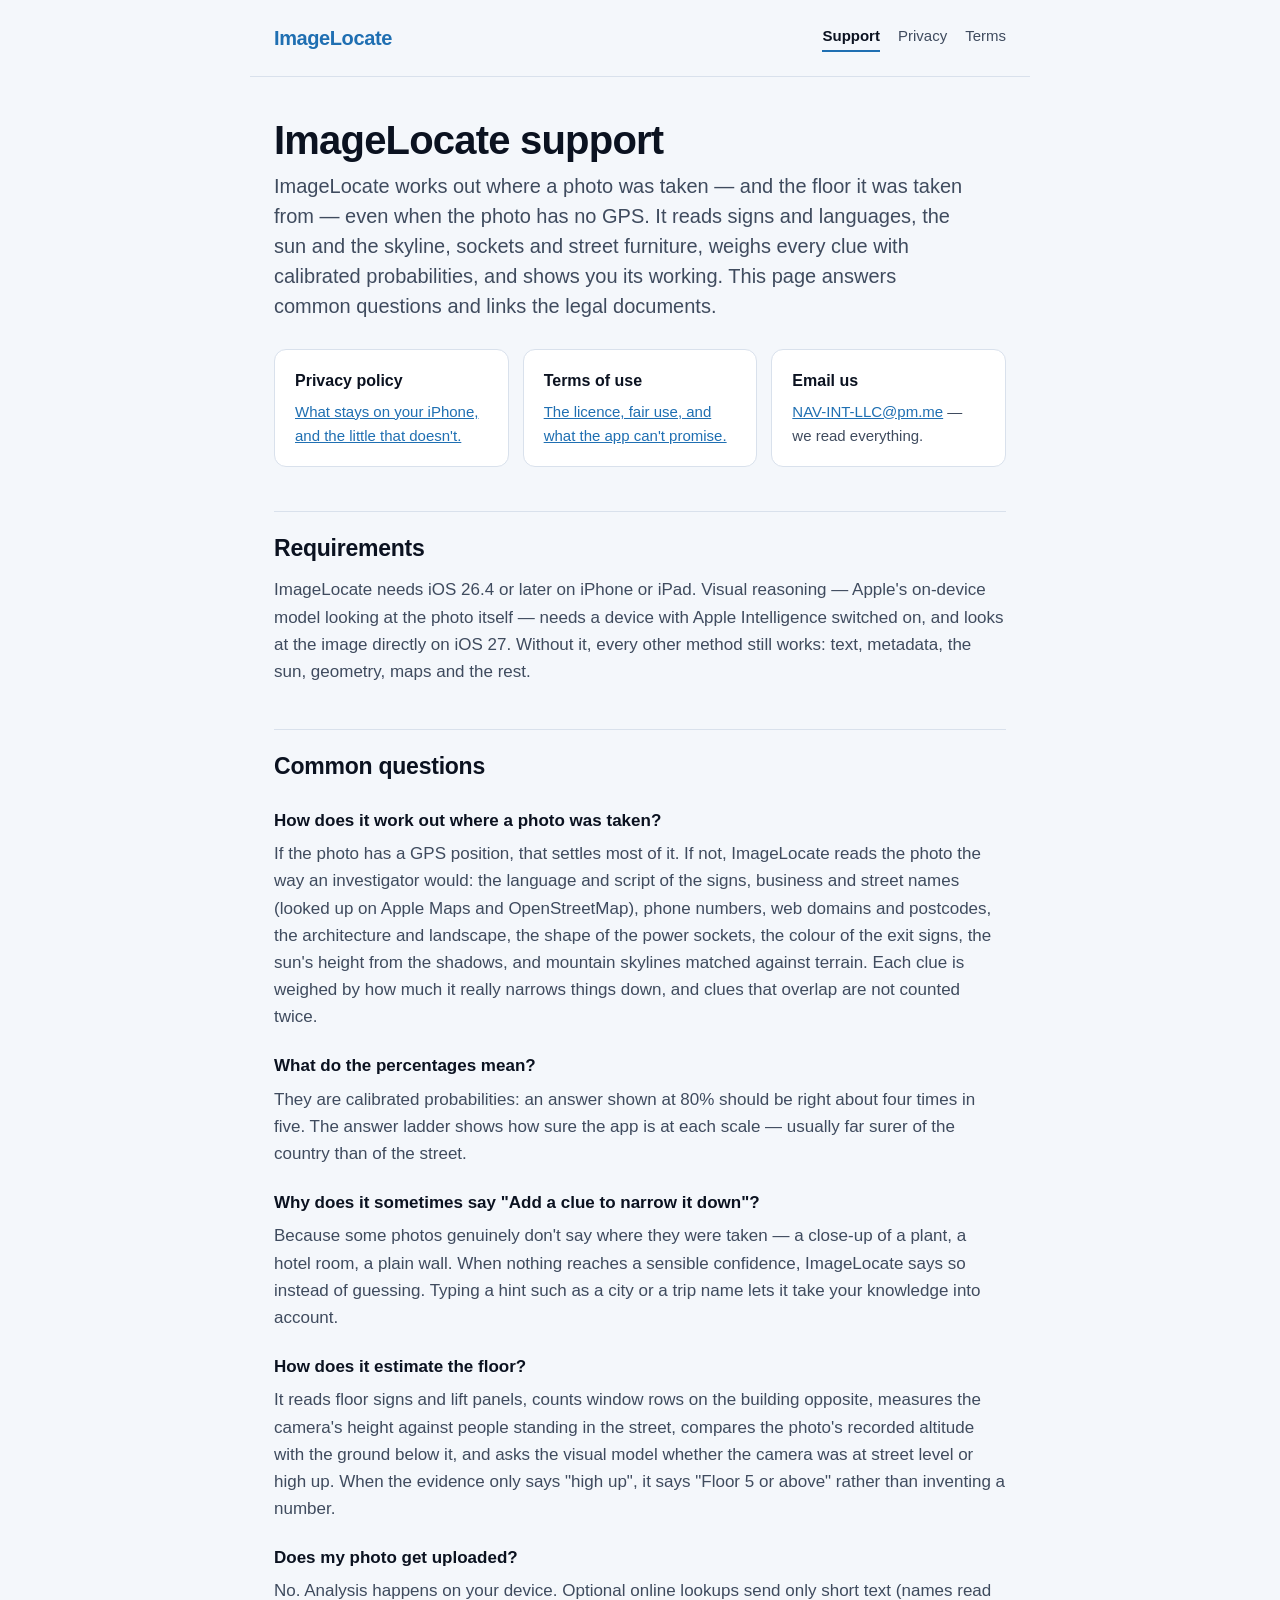
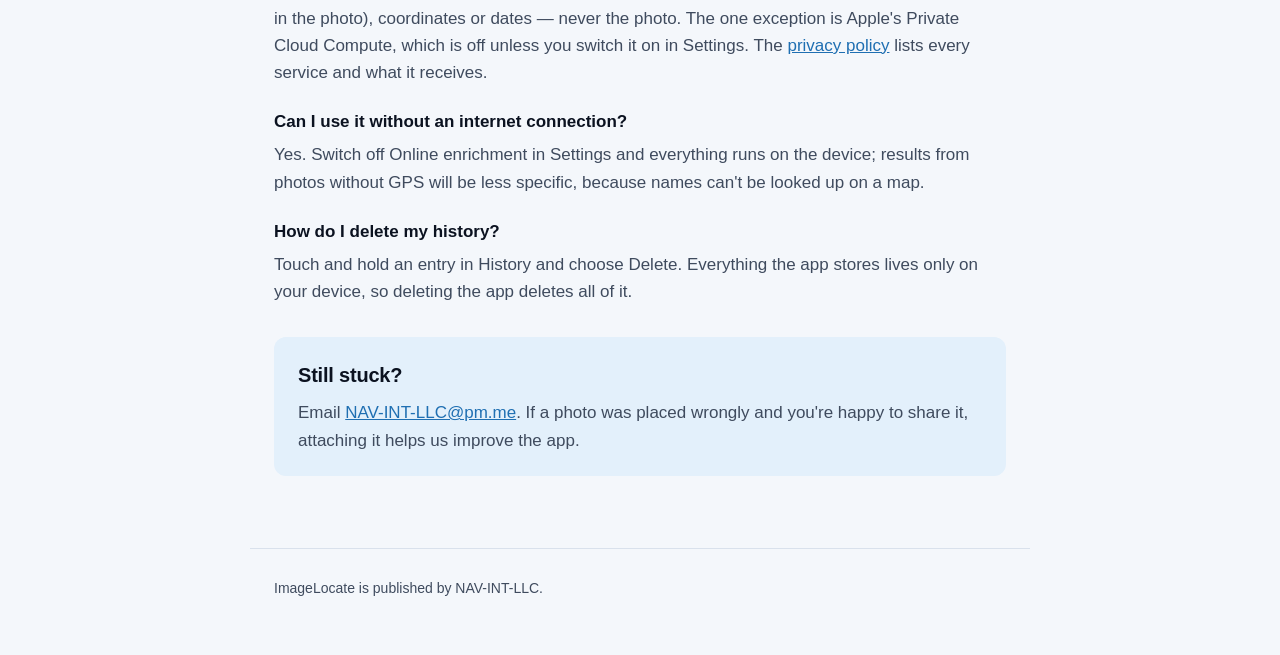
==== index.html @ 3b977a45 "Publish the support page, privacy policy and terms of use for ImageLocate Co-Authored-By: Claude Opu" ====
<!doctype html>
<html lang="en">
<head>
<meta charset="utf-8">
<meta name="viewport" content="width=device-width, initial-scale=1">
<title>ImageLocate — Support</title>
<meta name="description" content="Support, privacy policy, and terms of use for ImageLocate, which works out where a photo was taken — and from which floor.">
<link rel="stylesheet" href="assets/imagelocate.css">
<link rel="icon" href="data:image/svg+xml,<svg xmlns='http://www.w3.org/2000/svg' viewBox='0 0 100 100'><text y='.9em' font-size='90'>&#128205;</text></svg>">
</head>
<body>
<header class="site">
  <a class="wordmark" href="index.html">ImageLocate</a>
  <nav>
    <a href="index.html" aria-current="page">Support</a>
    <a href="privacy.html">Privacy</a>
    <a href="terms.html">Terms</a>
  </nav>
</header>

<main class="doc">
  <h1>ImageLocate support</h1>
  <p class="lede">ImageLocate works out where a photo was taken — and the floor it was taken from — even when the photo has no GPS. It reads signs and languages, the sun and the skyline, sockets and street furniture, weighs every clue with calibrated probabilities, and shows you its working. This page answers common questions and links the legal documents.</p>

  <ul class="cards">
    <li>
      <h3>Privacy policy</h3>
      <p><a href="privacy.html">What stays on your iPhone, and the little that doesn't.</a></p>
    </li>
    <li>
      <h3>Terms of use</h3>
      <p><a href="terms.html">The licence, fair use, and what the app can't promise.</a></p>
    </li>
    <li>
      <h3>Email us</h3>
      <p><a href="mailto:NAV-INT-LLC@pm.me">NAV-INT-LLC@pm.me</a> — we read everything.</p>
    </li>
  </ul>

  <h2 id="requirements">Requirements</h2>
  <p>ImageLocate needs iOS 26.4 or later on iPhone or iPad. Visual reasoning — Apple's on-device model looking at the photo itself — needs a device with Apple Intelligence switched on, and looks at the image directly on iOS 27. Without it, every other method still works: text, metadata, the sun, geometry, maps and the rest.</p>

  <h2 id="faq">Common questions</h2>
  <dl class="faq">
    <dt>How does it work out where a photo was taken?</dt>
    <dd>If the photo has a GPS position, that settles most of it. If not, ImageLocate reads the photo the way an investigator would: the language and script of the signs, business and street names (looked up on Apple Maps and OpenStreetMap), phone numbers, web domains and postcodes, the architecture and landscape, the shape of the power sockets, the colour of the exit signs, the sun's height from the shadows, and mountain skylines matched against terrain. Each clue is weighed by how much it really narrows things down, and clues that overlap are not counted twice.</dd>

    <dt>What do the percentages mean?</dt>
    <dd>They are calibrated probabilities: an answer shown at 80% should be right about four times in five. The answer ladder shows how sure the app is at each scale — usually far surer of the country than of the street.</dd>

    <dt>Why does it sometimes say "Add a clue to narrow it down"?</dt>
    <dd>Because some photos genuinely don't say where they were taken — a close-up of a plant, a hotel room, a plain wall. When nothing reaches a sensible confidence, ImageLocate says so instead of guessing. Typing a hint such as a city or a trip name lets it take your knowledge into account.</dd>

    <dt>How does it estimate the floor?</dt>
    <dd>It reads floor signs and lift panels, counts window rows on the building opposite, measures the camera's height against people standing in the street, compares the photo's recorded altitude with the ground below it, and asks the visual model whether the camera was at street level or high up. When the evidence only says "high up", it says "Floor 5 or above" rather than inventing a number.</dd>

    <dt>Does my photo get uploaded?</dt>
    <dd>No. Analysis happens on your device. Optional online lookups send only short text (names read in the photo), coordinates or dates — never the photo. The one exception is Apple's Private Cloud Compute, which is off unless you switch it on in Settings. The <a href="privacy.html">privacy policy</a> lists every service and what it receives.</dd>

    <dt>Can I use it without an internet connection?</dt>
    <dd>Yes. Switch off Online enrichment in Settings and everything runs on the device; results from photos without GPS will be less specific, because names can't be looked up on a map.</dd>

    <dt>How do I delete my history?</dt>
    <dd>Touch and hold an entry in History and choose Delete. Everything the app stores lives only on your device, so deleting the app deletes all of it.</dd>
  </dl>

  <div class="contact">
    <h2>Still stuck?</h2>
    <p>Email <a href="mailto:NAV-INT-LLC@pm.me">NAV-INT-LLC@pm.me</a>. If a photo was placed wrongly and you're happy to share it, attaching it helps us improve the app.</p>
  </div>
</main>

<footer class="site">
  <p>ImageLocate is published by NAV-INT-LLC.</p>
</footer>
</body>
</html>
---- assets/imagelocate.css ----
/* ImageLocate public docs — palette lifted from AppTheme.swift so the site and the app agree. */

:root {
  --ground: #F4F7FB;
  --surface: #FFFFFF;
  --ink: #0B1220;
  --ink-2: #3F4B5E;
  --ink-3: #6A7588;
  --rule: #D9E1EC;
  --accent: #1F6FB2;
  --accent-soft: #E3F0FB;
}

@media (prefers-color-scheme: dark) {
  :root {
    --ground: #0A0D19;
    --surface: #121729;
    --ink: #E8EEF8;
    --ink-2: #A9B6CA;
    --ink-3: #7C889C;
    --rule: #222A40;
    --accent: #73C7FF;
    --accent-soft: #14253A;
  }
}

* { box-sizing: border-box; }

body {
  margin: 0;
  background: var(--ground);
  color: var(--ink);
  font: 17px/1.6 -apple-system, BlinkMacSystemFont, "Segoe UI", Roboto, Helvetica, Arial, sans-serif;
  -webkit-text-size-adjust: 100%;
}

/* ---------- chrome ---------- */

header.site {
  display: flex;
  align-items: center;
  justify-content: space-between;
  gap: 20px;
  flex-wrap: wrap;
  max-width: 780px;
  margin: 0 auto;
  padding: 22px 24px;
  border-bottom: 1px solid var(--rule);
}

.wordmark {
  font-size: 20px;
  font-weight: 700;
  letter-spacing: -.02em;
  color: var(--accent);
  text-decoration: none;
}

header.site nav {
  display: flex;
  gap: 18px;
  font-size: 15px;
}

header.site nav a {
  color: var(--ink-2);
  text-decoration: none;
  padding-bottom: 2px;
  border-bottom: 2px solid transparent;
}

header.site nav a:hover { color: var(--accent); }
header.site nav a[aria-current="page"] {
  color: var(--ink);
  border-bottom-color: var(--accent);
  font-weight: 600;
}

footer.site {
  max-width: 780px;
  margin: 0 auto;
  padding: 28px 24px 56px;
  border-top: 1px solid var(--rule);
  color: var(--ink-3);
  font-size: 14px;
}

footer.site p { margin: 0; }

/* ---------- documents ---------- */

main {
  max-width: 780px;
  margin: 0 auto;
  padding: 8px 24px 40px;
}

h1 {
  font-size: clamp(30px, 5vw, 40px);
  line-height: 1.15;
  letter-spacing: -.02em;
  margin: 32px 0 8px;
  text-wrap: balance;
}

h2 {
  font-size: 23px;
  letter-spacing: -.01em;
  margin: 44px 0 10px;
  padding-top: 18px;
  border-top: 1px solid var(--rule);
  text-wrap: balance;
}

h3 {
  font-size: 18px;
  margin: 26px 0 6px;
  color: var(--ink);
}

p, li { color: var(--ink-2); }
p { margin: 0 0 14px; }

.doc > p:first-of-type { color: var(--ink-2); }

ul { margin: 0 0 16px; padding-left: 22px; }
li { margin-bottom: 6px; }

a { color: var(--accent); }
a:hover { text-decoration: none; }

strong { color: var(--ink); font-weight: 600; }

code {
  font-family: ui-monospace, SFMono-Regular, Menlo, monospace;
  font-size: .88em;
  background: var(--accent-soft);
  color: var(--accent);
  padding: 1px 5px;
  border-radius: 4px;
}

hr {
  border: 0;
  border-top: 1px solid var(--rule);
  margin: 36px 0 24px;
}

em { color: var(--ink-3); }

/* ---------- landing page ---------- */

.lede {
  font-size: 20px;
  line-height: 1.5;
  color: var(--ink-2);
  margin: 0 0 28px;
  max-width: 62ch;
}

.cards {
  display: grid;
  grid-template-columns: repeat(auto-fit, minmax(230px, 1fr));
  gap: 14px;
  margin: 0 0 36px;
  padding: 0;
  list-style: none;
}

.cards li {
  background: var(--surface);
  border: 1px solid var(--rule);
  border-radius: 12px;
  padding: 18px 20px;
  margin: 0;
}

.cards h3 { margin: 0 0 6px; font-size: 16px; }
.cards p { margin: 0; font-size: 15px; }

dl.faq { margin: 0 0 32px; }
dl.faq dt {
  font-weight: 600;
  color: var(--ink);
  margin-top: 22px;
}
dl.faq dd { margin: 6px 0 0; color: var(--ink-2); }

.contact {
  background: var(--accent-soft);
  border-radius: 12px;
  padding: 22px 24px;
  margin: 32px 0;
}
.contact h2 {
  border: 0;
  margin: 0 0 8px;
  padding: 0;
  font-size: 20px;
}
.contact p { margin: 0; }

/* ---------- tables ---------- */

table {
  width: 100%;
  border-collapse: collapse;
  font-size: 15px;
  margin: 8px 0 20px;
}
th, td {
  text-align: left;
  vertical-align: top;
  padding: 9px 8px;
  border-bottom: 1px solid var(--rule);
  color: var(--ink-2);
}
th { color: var(--ink); font-weight: 600; }

.summary {
  background: var(--accent-soft);
  border-radius: 12px;
  padding: 18px 20px;
  margin: 8px 0 28px;
  color: var(--ink);
}
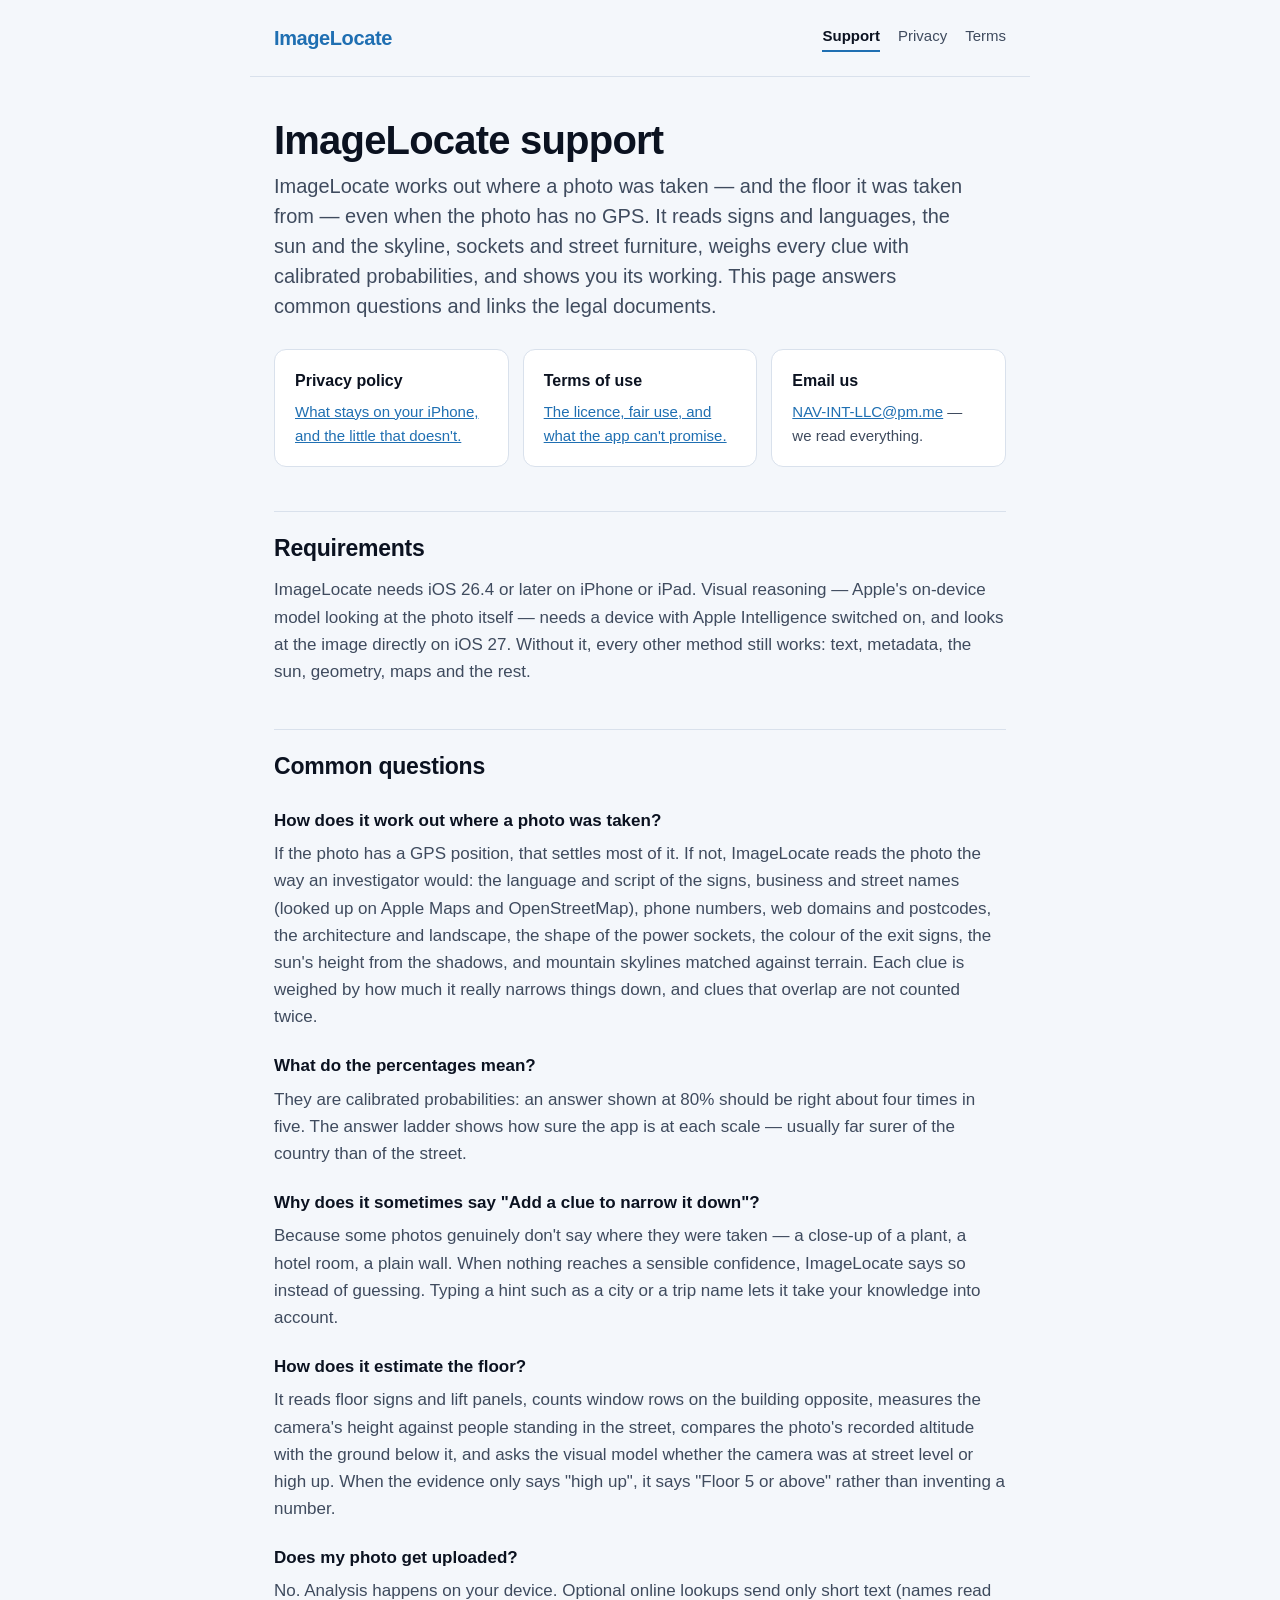
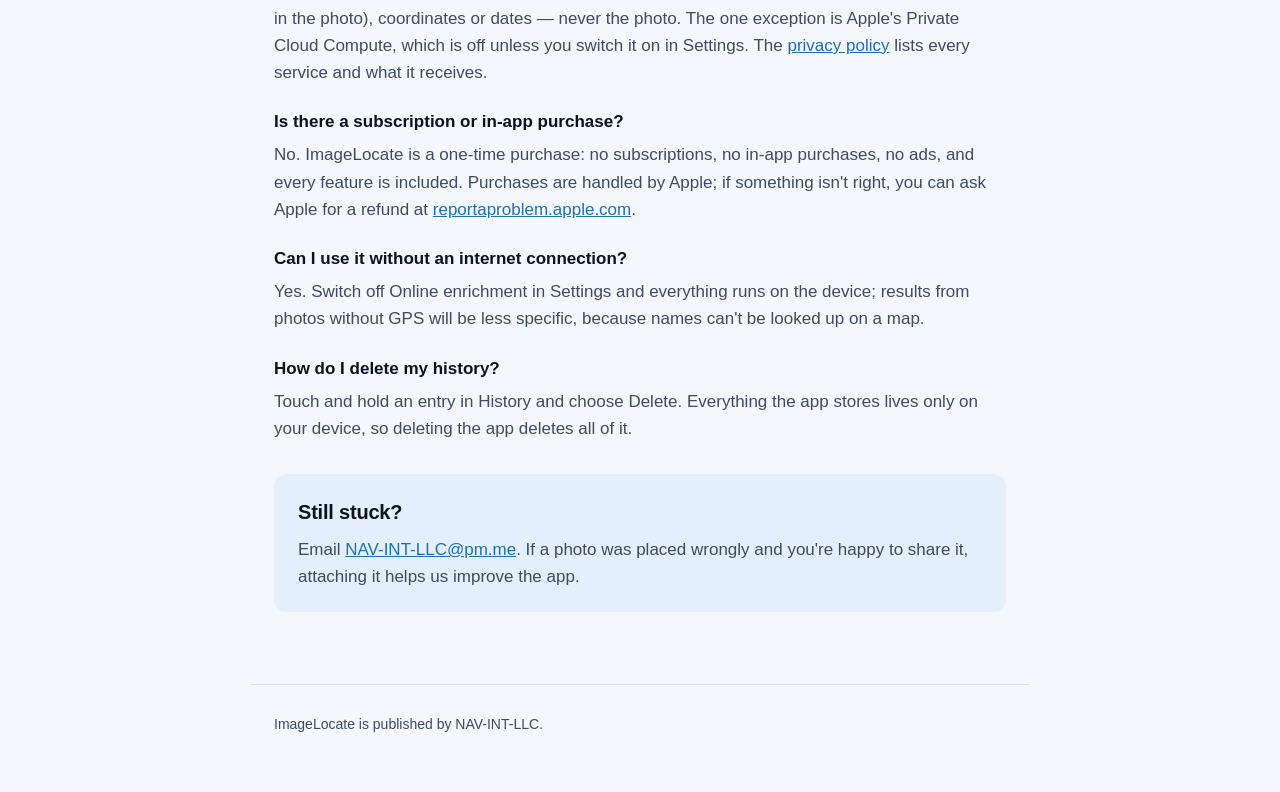
==== commit 7bb8f250: "ImageLocate is a one-time purchase: say so, and where refunds are handled Co-Authored-By: Claude Opu" ====
--- a/index.html
+++ b/index.html
@@ -57,6 +57,9 @@
     <dt>Does my photo get uploaded?</dt>
     <dd>No. Analysis happens on your device. Optional online lookups send only short text (names read in the photo), coordinates or dates — never the photo. The one exception is Apple's Private Cloud Compute, which is off unless you switch it on in Settings. The <a href="privacy.html">privacy policy</a> lists every service and what it receives.</dd>
 
+    <dt>Is there a subscription or in-app purchase?</dt>
+    <dd>No. ImageLocate is a one-time purchase: no subscriptions, no in-app purchases, no ads, and every feature is included. Purchases are handled by Apple; if something isn't right, you can ask Apple for a refund at <a href="https://reportaproblem.apple.com" rel="noopener">reportaproblem.apple.com</a>.</dd>
+
     <dt>Can I use it without an internet connection?</dt>
     <dd>Yes. Switch off Online enrichment in Settings and everything runs on the device; results from photos without GPS will be less specific, because names can't be looked up on a map.</dd>
 
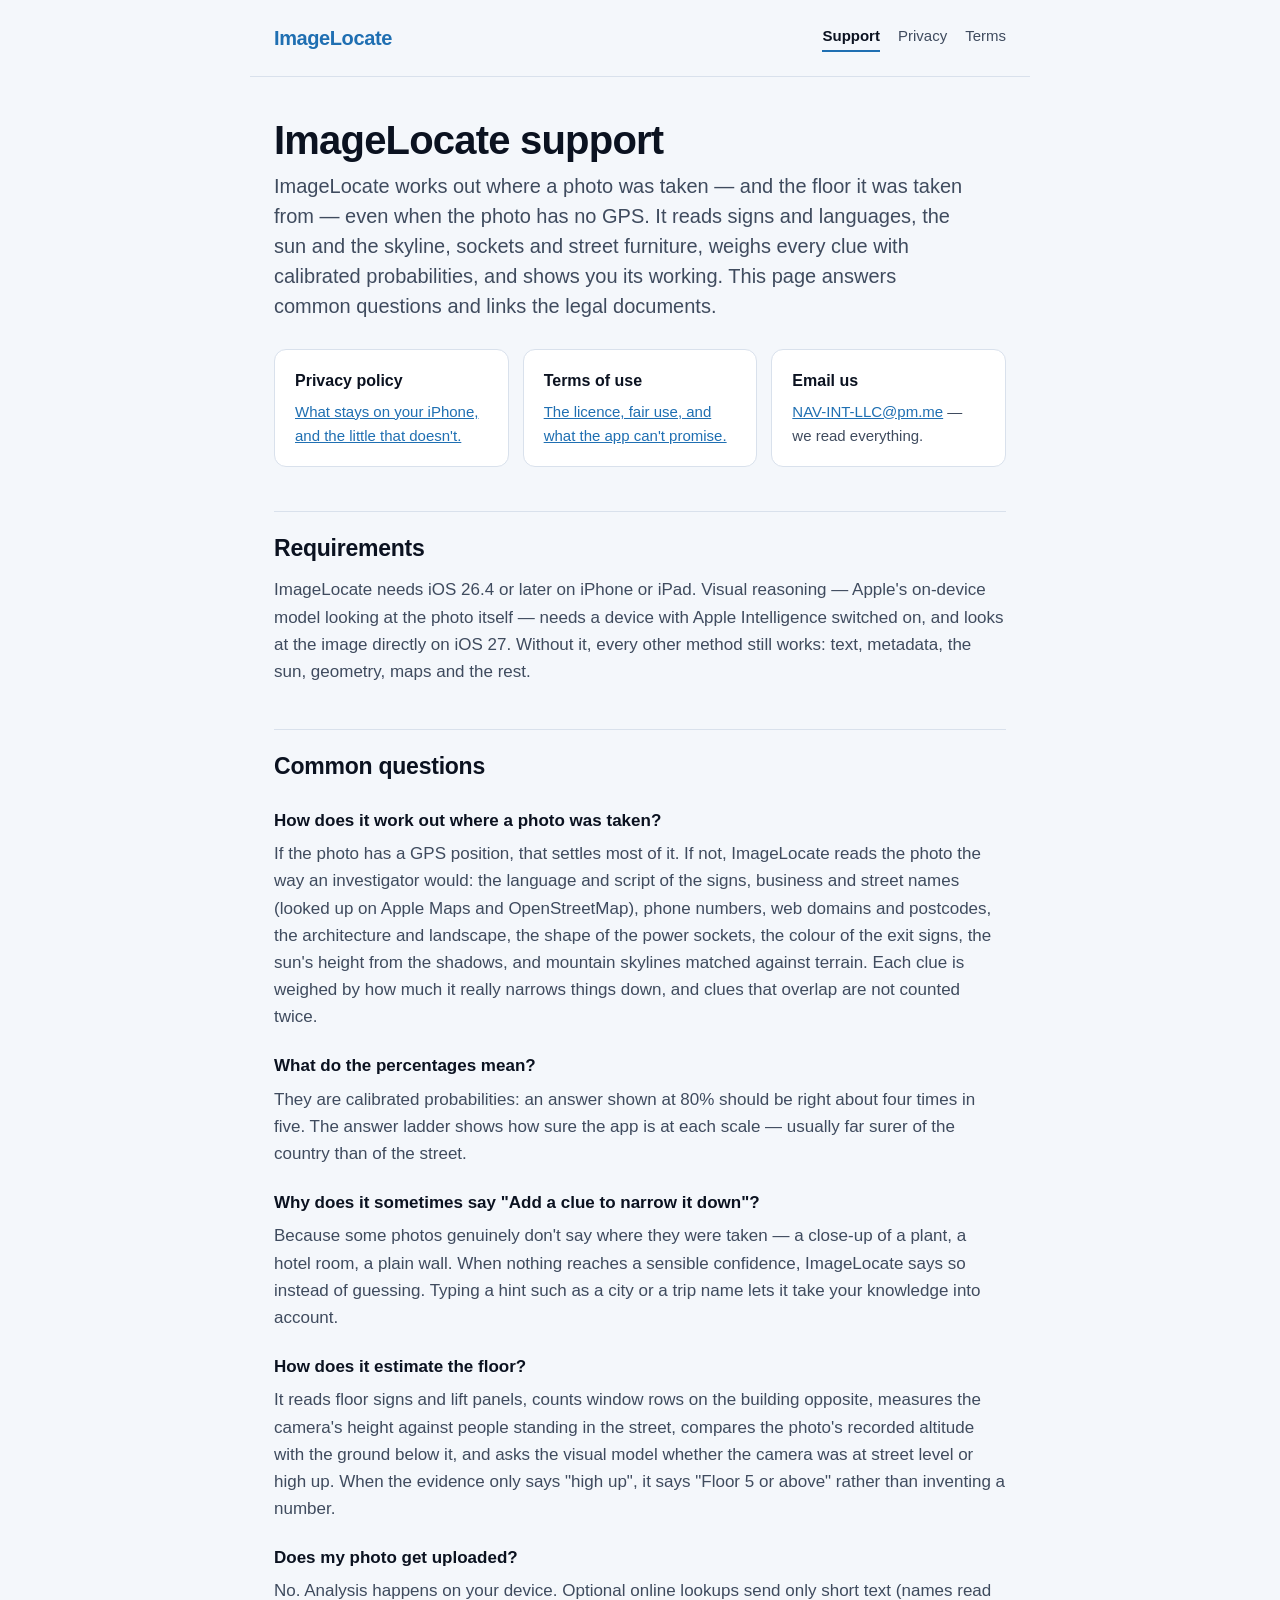
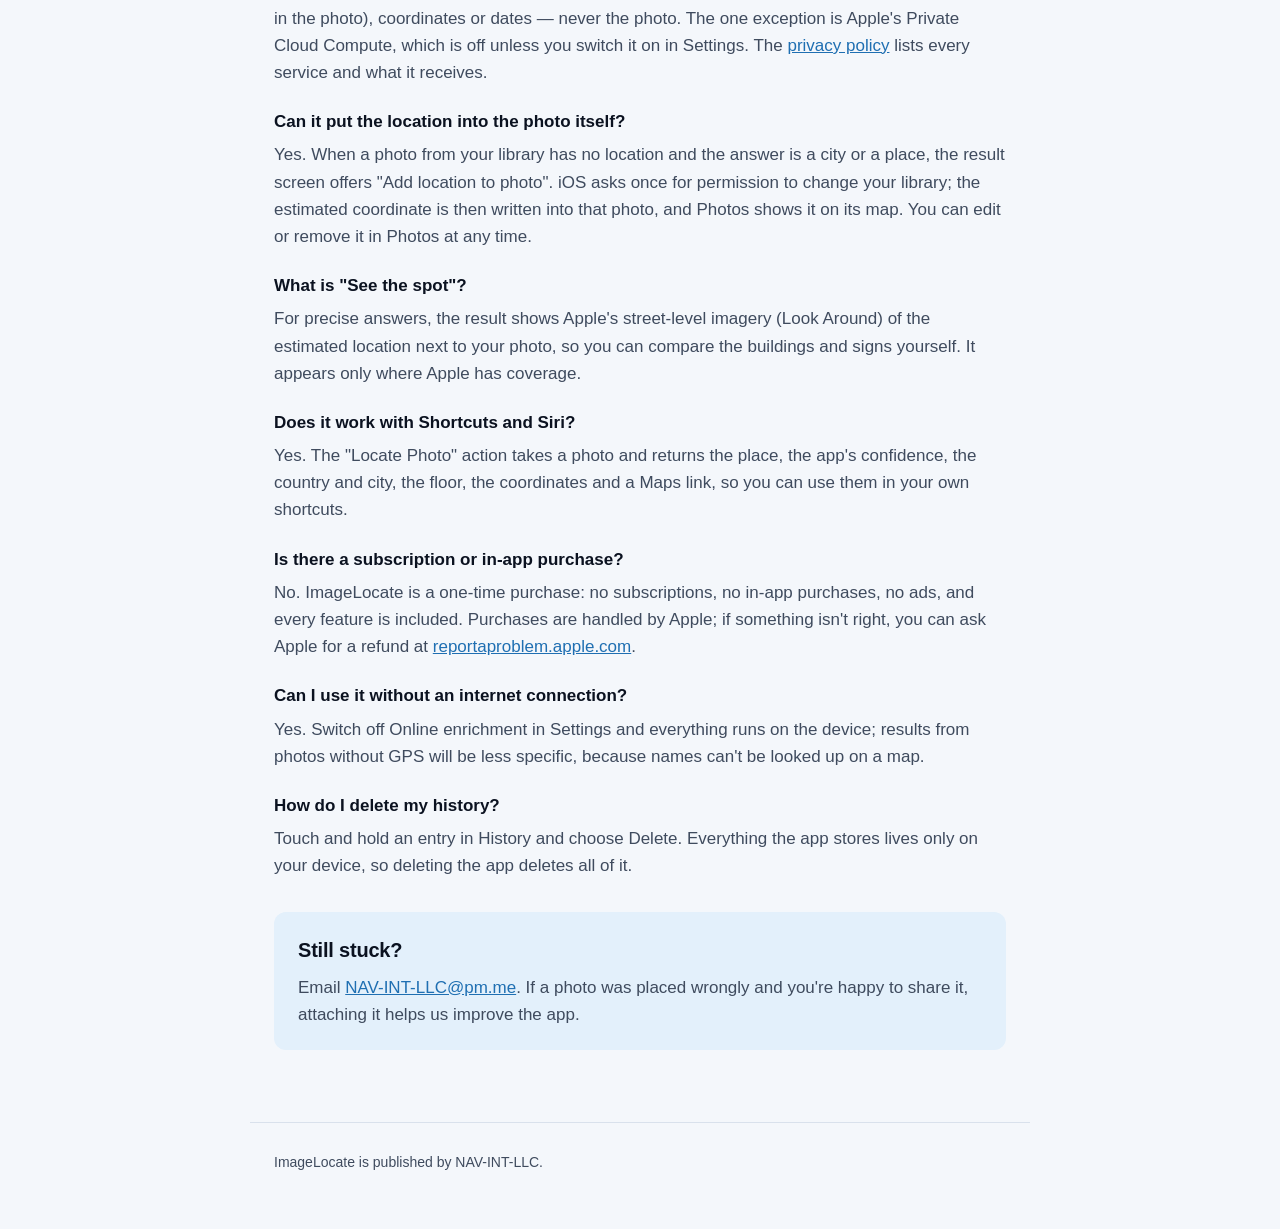
==== commit c8abba2c: "Describe adding a location to a photo, Look Around and the Shortcuts action Co-Authored-By: Claude F" ====
--- a/index.html
+++ b/index.html
@@ -57,6 +57,15 @@
     <dt>Does my photo get uploaded?</dt>
     <dd>No. Analysis happens on your device. Optional online lookups send only short text (names read in the photo), coordinates or dates — never the photo. The one exception is Apple's Private Cloud Compute, which is off unless you switch it on in Settings. The <a href="privacy.html">privacy policy</a> lists every service and what it receives.</dd>
 
+    <dt>Can it put the location into the photo itself?</dt>
+    <dd>Yes. When a photo from your library has no location and the answer is a city or a place, the result screen offers "Add location to photo". iOS asks once for permission to change your library; the estimated coordinate is then written into that photo, and Photos shows it on its map. You can edit or remove it in Photos at any time.</dd>
+
+    <dt>What is "See the spot"?</dt>
+    <dd>For precise answers, the result shows Apple's street-level imagery (Look Around) of the estimated location next to your photo, so you can compare the buildings and signs yourself. It appears only where Apple has coverage.</dd>
+
+    <dt>Does it work with Shortcuts and Siri?</dt>
+    <dd>Yes. The "Locate Photo" action takes a photo and returns the place, the app's confidence, the country and city, the floor, the coordinates and a Maps link, so you can use them in your own shortcuts.</dd>
+
     <dt>Is there a subscription or in-app purchase?</dt>
     <dd>No. ImageLocate is a one-time purchase: no subscriptions, no in-app purchases, no ads, and every feature is included. Purchases are handled by Apple; if something isn't right, you can ask Apple for a refund at <a href="https://reportaproblem.apple.com" rel="noopener">reportaproblem.apple.com</a>.</dd>
 
